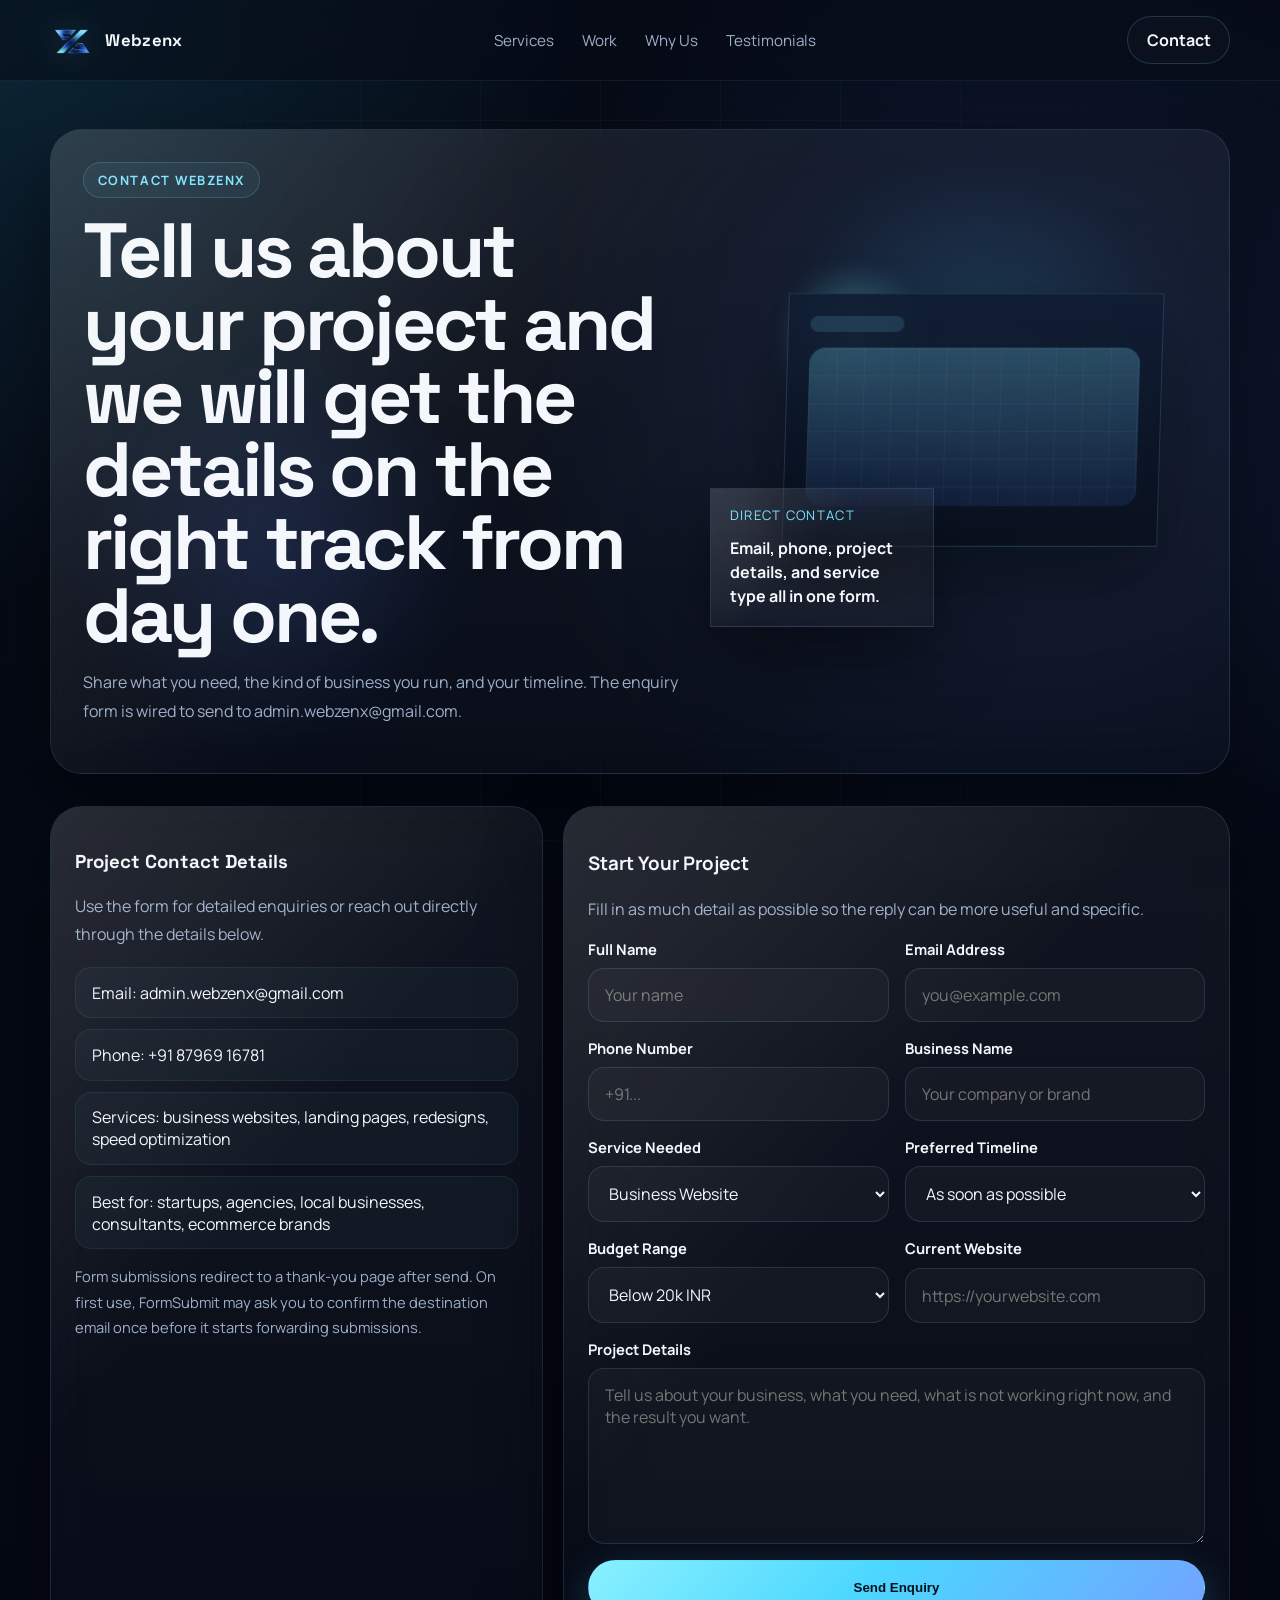
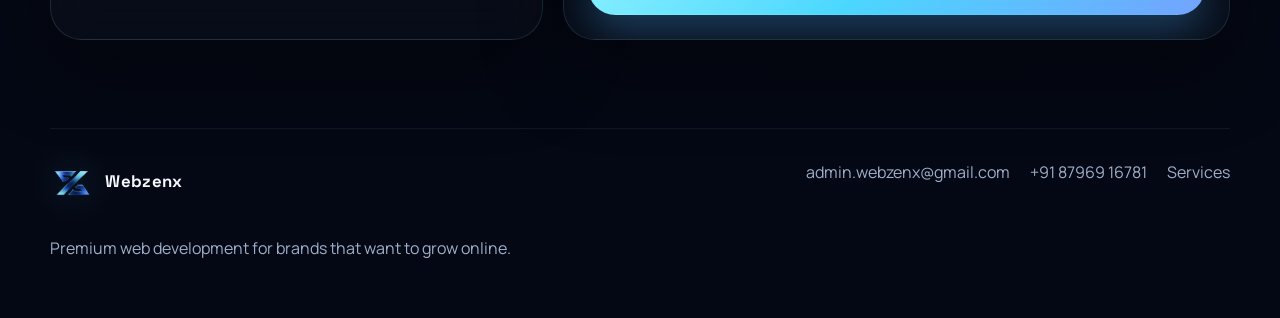
==== contact.html @ 7f014e98 "Add files via upload" ====
<!DOCTYPE html>
<html lang="en">
  <head>
    <meta charset="UTF-8" />
    <meta name="viewport" content="width=device-width, initial-scale=1.0" />
    <meta name="description" content="Contact Webzenx for business websites, landing pages, redesigns, and speed optimization." />
    <title>Contact | Webzenx</title>
    <link rel="preconnect" href="https://fonts.googleapis.com" />
    <link rel="preconnect" href="https://fonts.gstatic.com" crossorigin />
    <link href="https://fonts.googleapis.com/css2?family=Manrope:wght@400;500;600;700;800&family=Space+Grotesk:wght@500;700&display=swap" rel="stylesheet" />
    <link rel="stylesheet" href="styles.css" />
  </head>
  <body>
    <div class="page-shell">
      <div class="bg-grid"></div>
      <div class="bg-orb bg-orb-one"></div>
      <div class="bg-orb bg-orb-two"></div>
      <header class="site-header">
        <div class="container nav">
          <a class="brand" href="/" aria-label="Webzenx home">
            <img src="logo.png" alt="Webzenx logo" class="brand-logo" />
            <span>Webzenx</span>
          </a>
          <nav class="nav-links" aria-label="Primary navigation">
            <a href="/services">Services</a>
            <a href="/work">Work</a>
            <a href="/why-us">Why Us</a>
            <a href="/testimonials">Testimonials</a>
          </nav>
          <a class="button button-small button-ghost" href="/contact">Contact</a>
        </div>
      </header>
      <main>
        <section class="section page-hero">
          <div class="container">
            <div class="page-hero-shell glass-card reveal">
              <div class="page-hero-copy">
                <div class="eyebrow">Contact Webzenx</div>
                <h1>Tell us about your project and we will get the details on the right track from day one.</h1>
                <p>Share what you need, the kind of business you run, and your timeline. The enquiry form is wired to send to admin.webzenx@gmail.com.</p>
              </div>
              <div class="page-hero-art">
                <div class="art-glow"></div>
                <div class="art-card"></div>
                <div class="art-float glass-card">
                  <p>Direct contact</p>
                  <strong>Email, phone, project details, and service type all in one form.</strong>
                </div>
              </div>
            </div>

            <div class="contact-grid">
              <aside class="contact-card glass-card reveal">
                <h3>Project Contact Details</h3>
                <p>Use the form for detailed enquiries or reach out directly through the details below.</p>
                <ul class="contact-list">
                  <li>Email: admin.webzenx@gmail.com</li>
                  <li>Phone: +91 87969 16781</li>
                  <li>Services: business websites, landing pages, redesigns, speed optimization</li>
                  <li>Best for: startups, agencies, local businesses, consultants, ecommerce brands</li>
                </ul>
                <p class="form-note">Form submissions redirect to a thank-you page after send. On first use, FormSubmit may ask you to confirm the destination email once before it starts forwarding submissions.</p>
              </aside>

              <section class="contact-form glass-card reveal">
                <h3>Start Your Project</h3>
                <p>Fill in as much detail as possible so the reply can be more useful and specific.</p>

                <form action="https://formsubmit.co/admin.webzenx@gmail.com" method="POST">
                  <input type="hidden" name="_subject" value="New Webzenx Project Enquiry" />
                  <input id="nextRedirect" type="hidden" name="_next" value="/thanks" />
                  <input id="formUrl" type="hidden" name="_url" value="/contact" />
                  <input type="hidden" name="_captcha" value="false" />

                  <div class="form-row">
                    <div class="field">
                      <label for="name">Full Name</label>
                      <input id="name" name="name" type="text" placeholder="Your name" required />
                    </div>
                    <div class="field">
                      <label for="email">Email Address</label>
                      <input id="email" name="email" type="email" placeholder="you@example.com" required />
                    </div>
                  </div>

                  <div class="form-row">
                    <div class="field">
                      <label for="phone">Phone Number</label>
                      <input id="phone" name="phone" type="tel" placeholder="+91..." />
                    </div>
                    <div class="field">
                      <label for="business">Business Name</label>
                      <input id="business" name="business_name" type="text" placeholder="Your company or brand" />
                    </div>
                  </div>

                  <div class="form-row">
                    <div class="field">
                      <label for="service">Service Needed</label>
                      <select id="service" name="service">
                        <option value="Business Website">Business Website</option>
                        <option value="Landing Page">Landing Page</option>
                        <option value="Website Redesign">Website Redesign</option>
                        <option value="Speed Optimization">Speed Optimization</option>
                        <option value="Multiple Services">Multiple Services</option>
                      </select>
                    </div>
                    <div class="field">
                      <label for="timeline">Preferred Timeline</label>
                      <select id="timeline" name="timeline">
                        <option value="As soon as possible">As soon as possible</option>
                        <option value="1-2 weeks">1-2 weeks</option>
                        <option value="This month">This month</option>
                        <option value="Next month">Next month</option>
                        <option value="Just exploring">Just exploring</option>
                      </select>
                    </div>
                  </div>

                  <div class="form-row">
                    <div class="field">
                      <label for="budget">Budget Range</label>
                      <select id="budget" name="budget">
                        <option value="Below 20k INR">Below 20k INR</option>
                        <option value="20k-50k INR">20k-50k INR</option>
                        <option value="50k-1L INR">50k-1L INR</option>
                        <option value="Above 1L INR">Above 1L INR</option>
                      </select>
                    </div>
                    <div class="field">
                      <label for="website">Current Website</label>
                      <input id="website" name="current_website" type="url" placeholder="https://yourwebsite.com" />
                    </div>
                  </div>

                  <div class="field">
                    <label for="message">Project Details</label>
                    <textarea id="message" name="message" placeholder="Tell us about your business, what you need, what is not working right now, and the result you want." required></textarea>
                  </div>

                  <button class="button button-primary" type="submit">Send Enquiry</button>
                </form>
              </section>
            </div>
          </div>
        </section>
      </main>
      <footer class="site-footer">
        <div class="container footer-layout">
          <div>
            <a class="brand footer-brand" href="/">
              <img src="logo.png" alt="Webzenx logo" class="brand-logo" />
              <span>Webzenx</span>
            </a>
            <p>Premium web development for brands that want to grow online.</p>
          </div>
          <div class="footer-links">
            <a href="mailto:admin.webzenx@gmail.com">admin.webzenx@gmail.com</a>
            <a href="tel:+918796916781">+91 87969 16781</a>
            <a href="/services">Services</a>
          </div>
        </div>
      </footer>
    </div>
    <script src="script.js"></script>
  </body>
</html>
---- styles.css ----
:root {
  --bg: #060b16;
  --surface-border: rgba(143, 220, 255, 0.14);
  --surface-border-strong: rgba(124, 219, 255, 0.4);
  --text: #f4f7fb;
  --muted: #9eafc8;
  --cyan: #7ae3ff;
  --shadow: 0 30px 80px rgba(0, 0, 0, 0.45);
  --radius-xl: 28px;
  --radius-lg: 22px;
  --container: 1180px;
}

* {
  box-sizing: border-box;
}

html {
  scroll-behavior: smooth;
}

body {
  margin: 0;
  font-family: "Manrope", system-ui, sans-serif;
  background:
    radial-gradient(circle at top left, rgba(54, 207, 255, 0.14), transparent 26%),
    radial-gradient(circle at 80% 20%, rgba(75, 125, 255, 0.14), transparent 28%),
    linear-gradient(180deg, #060b16 0%, #040814 100%);
  color: var(--text);
  min-height: 100vh;
  overflow-x: hidden;
}

a {
  color: inherit;
  text-decoration: none;
}

img {
  display: block;
  max-width: 100%;
}

.page-shell {
  position: relative;
  isolation: isolate;
}

.bg-grid,
.bg-orb {
  position: fixed;
  pointer-events: none;
  z-index: -2;
}

.bg-grid {
  inset: 0;
  background-image:
    linear-gradient(rgba(122, 227, 255, 0.045) 1px, transparent 1px),
    linear-gradient(90deg, rgba(122, 227, 255, 0.045) 1px, transparent 1px);
  background-size: 120px 120px;
  mask-image: radial-gradient(circle at center, black 40%, transparent 88%);
}

.bg-orb {
  width: 28rem;
  height: 28rem;
  border-radius: 999px;
  filter: blur(24px);
  opacity: 0.45;
}

.bg-orb-one {
  top: 9rem;
  right: 6%;
  background: radial-gradient(circle, rgba(54, 207, 255, 0.42), transparent 65%);
}

.bg-orb-two {
  bottom: 8rem;
  left: 4%;
  background: radial-gradient(circle, rgba(75, 125, 255, 0.35), transparent 65%);
}

.container {
  width: min(calc(100% - 2rem), var(--container));
  margin: 0 auto;
}

.section {
  padding: 5.5rem 0;
}

.site-header {
  position: sticky;
  top: 0;
  z-index: 20;
  backdrop-filter: blur(18px);
  background: rgba(6, 11, 22, 0.55);
  border-bottom: 1px solid rgba(122, 227, 255, 0.08);
}

.nav {
  min-height: 5rem;
  display: flex;
  align-items: center;
  justify-content: space-between;
  gap: 1rem;
}

.brand {
  display: inline-flex;
  align-items: center;
  gap: 0.85rem;
  font-family: "Space Grotesk", "Manrope", sans-serif;
  font-size: 1.05rem;
  font-weight: 700;
  letter-spacing: 0.02em;
}

.brand-logo {
  width: 2.6rem;
  height: 2.6rem;
  object-fit: contain;
  filter: drop-shadow(0 0 18px rgba(122, 227, 255, 0.22));
}

.nav-links {
  display: inline-flex;
  align-items: center;
  gap: 1.75rem;
  color: var(--muted);
  font-size: 0.95rem;
}

.nav-links a,
.footer-links a {
  transition: color 180ms ease, text-shadow 180ms ease;
}

.nav-links a:hover,
.footer-links a:hover {
  color: var(--text);
  text-shadow: 0 0 18px rgba(122, 227, 255, 0.28);
}

.button {
  display: inline-flex;
  align-items: center;
  justify-content: center;
  min-height: 3.4rem;
  padding: 0.95rem 1.5rem;
  border-radius: 999px;
  font-weight: 700;
  border: 1px solid transparent;
  transition:
    transform 220ms ease,
    box-shadow 220ms ease,
    border-color 220ms ease,
    background-color 220ms ease;
}

.button:hover {
  transform: translateY(-2px);
}

.button-small {
  min-height: 2.85rem;
  padding: 0.75rem 1.15rem;
}

.button-primary {
  color: #04101e;
  background: linear-gradient(135deg, #8af0ff 0%, #4bd7ff 45%, #72a3ff 100%);
  box-shadow: 0 16px 40px rgba(73, 180, 255, 0.3);
}

.button-primary:hover {
  box-shadow: 0 24px 50px rgba(73, 180, 255, 0.38);
}

.button-secondary,
.button-ghost {
  border-color: rgba(122, 227, 255, 0.18);
  background: rgba(255, 255, 255, 0.02);
  color: var(--text);
}

.button-secondary:hover,
.button-ghost:hover {
  border-color: rgba(122, 227, 255, 0.32);
  background: rgba(122, 227, 255, 0.08);
  box-shadow: 0 18px 36px rgba(22, 74, 108, 0.22);
}

.hero {
  padding-top: 4rem;
  min-height: calc(100vh - 5rem);
  display: flex;
  align-items: center;
}

.hero-layout {
  display: grid;
  grid-template-columns: 1.05fr 0.95fr;
  gap: 3rem;
  align-items: center;
}

.eyebrow {
  display: inline-flex;
  padding: 0.5rem 0.9rem;
  border: 1px solid rgba(122, 227, 255, 0.18);
  background: rgba(122, 227, 255, 0.05);
  color: var(--cyan);
  border-radius: 999px;
  font-size: 0.8rem;
  font-weight: 700;
  letter-spacing: 0.12em;
  text-transform: uppercase;
}

.hero h1,
.section-heading h2,
.cta-shell h2 {
  margin: 1.1rem 0 0;
  font-family: "Space Grotesk", "Manrope", sans-serif;
  line-height: 0.95;
  letter-spacing: -0.04em;
}

.hero h1 {
  max-width: 12ch;
  font-size: clamp(3.3rem, 8vw, 6.7rem);
}

.hero-subtitle,
.section-heading p,
.service-card p,
.portfolio-copy p,
.benefit-card p,
.testimonial-card p,
.cta-shell p,
.site-footer p {
  color: var(--muted);
  line-height: 1.75;
}

.hero-subtitle {
  max-width: 42rem;
  margin: 1.4rem 0 0;
  font-size: 1.15rem;
}

.hero-actions {
  display: flex;
  flex-wrap: wrap;
  gap: 1rem;
  margin-top: 2rem;
}

.hero-metrics {
  display: grid;
  grid-template-columns: repeat(3, minmax(0, 1fr));
  gap: 1rem;
  margin-top: 2rem;
}

.glass-card {
  position: relative;
  overflow: hidden;
  background: linear-gradient(180deg, rgba(255, 255, 255, 0.05), rgba(255, 255, 255, 0.02));
  border: 1px solid var(--surface-border);
  box-shadow: var(--shadow);
  backdrop-filter: blur(22px);
}

.glass-card::before {
  content: "";
  position: absolute;
  inset: 0;
  background: linear-gradient(130deg, rgba(255, 255, 255, 0.1), transparent 45%);
  pointer-events: none;
}

.metric-card {
  padding: 1.25rem;
  border-radius: var(--radius-lg);
}

.metric-card strong {
  display: block;
  font-size: 1.35rem;
  font-family: "Space Grotesk", "Manrope", sans-serif;
}

.metric-card span {
  display: block;
  margin-top: 0.45rem;
  color: var(--muted);
  font-size: 0.92rem;
}

.hero-visual {
  perspective: 1200px;
}

.visual-shell {
  position: relative;
  min-height: 35rem;
}

.floating-panel,
.floating-card,
.floating-ring,
.floating-orb {
  position: absolute;
}

.panel-main {
  top: 4rem;
  right: 1rem;
  width: min(100%, 30rem);
  padding: 1rem;
  border-radius: 2rem;
  background: linear-gradient(160deg, rgba(18, 31, 58, 0.95), rgba(7, 14, 28, 0.86));
  border: 1px solid rgba(122, 227, 255, 0.16);
  box-shadow: 0 30px 60px rgba(0, 0, 0, 0.5), inset 0 1px 0 rgba(255, 255, 255, 0.08);
  transform: rotateY(-15deg) rotateX(8deg);
  animation: drift 9s ease-in-out infinite;
}

.panel-header {
  display: flex;
  gap: 0.5rem;
  padding-bottom: 0.9rem;
}

.panel-header span {
  width: 0.75rem;
  height: 0.75rem;
  border-radius: 999px;
  background: linear-gradient(135deg, #7ae3ff, #4b7dff);
  opacity: 0.72;
}

.panel-screen {
  border-radius: 1.5rem;
  padding: 1.25rem;
  background:
    radial-gradient(circle at 20% 0%, rgba(122, 227, 255, 0.14), transparent 30%),
    linear-gradient(180deg, rgba(9, 16, 29, 0.98), rgba(4, 8, 18, 0.92));
  border: 1px solid rgba(122, 227, 255, 0.12);
}

.screen-pill {
  display: inline-flex;
  padding: 0.55rem 0.8rem;
  border-radius: 999px;
  background: rgba(122, 227, 255, 0.08);
  border: 1px solid rgba(122, 227, 255, 0.18);
  color: var(--cyan);
  font-size: 0.88rem;
  font-weight: 700;
}

.screen-chart {
  display: grid;
  grid-template-columns: repeat(4, 1fr);
  align-items: end;
  gap: 0.75rem;
  height: 10rem;
  margin-top: 1.5rem;
}

.screen-chart div {
  border-radius: 1rem 1rem 0.4rem 0.4rem;
  background: linear-gradient(180deg, rgba(122, 227, 255, 0.95), rgba(58, 120, 255, 0.35));
  box-shadow: 0 0 24px rgba(122, 227, 255, 0.18);
}

.screen-chart div:nth-child(1) { height: 46%; }
.screen-chart div:nth-child(2) { height: 62%; }
.screen-chart div:nth-child(3) { height: 78%; }
.screen-chart div:nth-child(4) { height: 100%; }

.screen-lines {
  margin-top: 1.25rem;
}

.screen-lines span {
  display: block;
  height: 0.65rem;
  margin-top: 0.75rem;
  border-radius: 999px;
  background: linear-gradient(90deg, rgba(255, 255, 255, 0.08), rgba(122, 227, 255, 0.16));
}

.screen-lines span:nth-child(1) { width: 78%; }
.screen-lines span:nth-child(2) { width: 58%; }
.screen-lines span:nth-child(3) { width: 65%; }

.floating-card {
  left: 0;
  bottom: 3rem;
  width: 16rem;
  padding: 1.25rem;
  border-radius: 1.5rem;
  animation: drift 7.5s ease-in-out infinite reverse;
}

.floating-card p {
  margin: 0;
  font-size: 0.85rem;
  color: var(--cyan);
  text-transform: uppercase;
  letter-spacing: 0.12em;
}

.floating-card strong {
  display: block;
  margin-top: 0.8rem;
  line-height: 1.4;
  font-size: 1rem;
}

.floating-orb {
  top: 2rem;
  left: 2rem;
  width: 9rem;
  height: 9rem;
  border-radius: 999px;
  background: radial-gradient(circle at 30% 30%, rgba(255, 255, 255, 0.95), rgba(122, 227, 255, 0.4), rgba(75, 125, 255, 0.02) 70%);
  box-shadow: 0 0 60px rgba(122, 227, 255, 0.25);
  animation: pulse-float 8s ease-in-out infinite;
}

.floating-ring {
  right: 2rem;
  bottom: 1rem;
  width: 12rem;
  height: 12rem;
  border-radius: 999px;
  border: 1px solid rgba(122, 227, 255, 0.18);
  box-shadow: inset 0 0 30px rgba(122, 227, 255, 0.06);
  animation: spin-slow 18s linear infinite;
}

.page-hero {
  padding-top: 3rem;
}

.page-hero-shell,
.info-panel,
.detail-card,
.contact-card,
.contact-form,
.quote-card,
.process-card,
.service-detail-card {
  border-radius: 2rem;
}

.page-hero-shell {
  display: grid;
  grid-template-columns: 1.1fr 0.9fr;
  gap: 2rem;
  align-items: center;
  padding: 2rem;
}

.page-hero-copy h1 {
  margin: 1rem 0 0;
  font-family: "Space Grotesk", "Manrope", sans-serif;
  font-size: clamp(2.8rem, 6vw, 5.4rem);
  line-height: 0.95;
  letter-spacing: -0.04em;
}

.page-hero-copy p {
  margin-top: 1rem;
  color: var(--muted);
  line-height: 1.8;
}

.page-hero-actions {
  display: flex;
  flex-wrap: wrap;
  gap: 1rem;
  margin-top: 1.75rem;
}

.page-hero-art {
  min-height: 24rem;
  position: relative;
}

.art-card,
.art-float,
.art-glow {
  position: absolute;
}

.art-card {
  inset: 2rem 2rem auto auto;
  width: min(100%, 24rem);
  min-height: 16rem;
  padding: 1.4rem;
  background: linear-gradient(180deg, rgba(16, 28, 50, 0.94), rgba(8, 15, 28, 0.9));
  border: 1px solid rgba(122, 227, 255, 0.16);
  box-shadow: var(--shadow);
  transform: rotateY(-12deg) rotateX(8deg);
}

.art-card::before,
.art-card::after {
  content: "";
  display: block;
  border-radius: 1rem;
}

.art-card::before {
  height: 1rem;
  width: 6rem;
  background: rgba(122, 227, 255, 0.14);
}

.art-card::after {
  margin-top: 1rem;
  height: 10rem;
  background:
    linear-gradient(180deg, rgba(122, 227, 255, 0.25), rgba(75, 125, 255, 0.12)),
    linear-gradient(90deg, rgba(255, 255, 255, 0.04) 1px, transparent 1px),
    linear-gradient(rgba(255, 255, 255, 0.04) 1px, transparent 1px);
  background-size: auto, 28px 28px, 28px 28px;
}

.art-float {
  left: 0;
  bottom: 1rem;
  width: 14rem;
  padding: 1.1rem 1.2rem;
}

.art-float p,
.art-float strong {
  margin: 0;
}

.art-float p {
  color: var(--cyan);
  font-size: 0.82rem;
  text-transform: uppercase;
  letter-spacing: 0.1em;
}

.art-float strong {
  display: block;
  margin-top: 0.75rem;
  line-height: 1.5;
}

.art-glow {
  top: 0;
  left: 4rem;
  width: 10rem;
  height: 10rem;
  border-radius: 999px;
  background: radial-gradient(circle, rgba(122, 227, 255, 0.55), rgba(122, 227, 255, 0.08) 55%, transparent 70%);
  filter: blur(8px);
}

.stats-grid,
.detail-grid,
.process-grid,
.quote-grid,
.contact-grid {
  display: grid;
  gap: 1.25rem;
}

.stats-grid {
  grid-template-columns: repeat(3, minmax(0, 1fr));
  margin-top: 2rem;
}

.stat-card,
.detail-card,
.quote-card,
.process-card,
.service-detail-card,
.contact-card,
.contact-form {
  padding: 1.5rem;
}

.stat-card strong,
.detail-card h3,
.quote-card strong,
.process-card h3,
.service-detail-card h3,
.contact-card h3 {
  font-family: "Space Grotesk", "Manrope", sans-serif;
}

.stat-card strong {
  display: block;
  font-size: 1.7rem;
}

.stat-card span {
  display: block;
  margin-top: 0.4rem;
  color: var(--muted);
}

.detail-grid,
.process-grid {
  grid-template-columns: repeat(2, minmax(0, 1fr));
  margin-top: 2rem;
}

.detail-card p,
.service-detail-card p,
.quote-card p,
.process-card p,
.contact-card p,
.contact-form p {
  color: var(--muted);
  line-height: 1.75;
}

.detail-list,
.service-list,
.contact-list {
  display: grid;
  gap: 0.7rem;
  margin: 1.2rem 0 0;
  padding: 0;
  list-style: none;
}

.detail-list li,
.service-list li,
.contact-list li {
  color: var(--text);
  background: rgba(122, 227, 255, 0.04);
  border: 1px solid rgba(122, 227, 255, 0.08);
  border-radius: 1rem;
  padding: 0.85rem 1rem;
}

.service-detail-grid {
  display: grid;
  grid-template-columns: repeat(2, minmax(0, 1fr));
  gap: 1.25rem;
  margin-top: 2rem;
}

.quote-grid {
  grid-template-columns: repeat(3, minmax(0, 1fr));
  margin-top: 2rem;
}

.quote-card {
  position: relative;
}

.quote-card::before {
  content: '"';
  position: absolute;
  top: 1rem;
  right: 1.2rem;
  font-family: "Space Grotesk", "Manrope", sans-serif;
  font-size: 4rem;
  line-height: 1;
  color: rgba(122, 227, 255, 0.12);
}

.process-card .step {
  display: inline-flex;
  align-items: center;
  justify-content: center;
  width: 2.2rem;
  height: 2.2rem;
  border-radius: 999px;
  border: 1px solid rgba(122, 227, 255, 0.18);
  color: var(--cyan);
  font-size: 0.85rem;
  font-weight: 800;
}

.contact-grid {
  grid-template-columns: 0.85fr 1.15fr;
  margin-top: 2rem;
}

.contact-form form {
  display: grid;
  gap: 1rem;
}

.form-row {
  display: grid;
  grid-template-columns: repeat(2, minmax(0, 1fr));
  gap: 1rem;
}

.field {
  display: grid;
  gap: 0.55rem;
}

.field label {
  font-size: 0.92rem;
  color: var(--text);
  font-weight: 700;
}

.field input,
.field select,
.field textarea {
  width: 100%;
  border: 1px solid rgba(122, 227, 255, 0.14);
  background: rgba(255, 255, 255, 0.03);
  color: var(--text);
  border-radius: 1rem;
  padding: 0.95rem 1rem;
  font: inherit;
  outline: none;
  transition: border-color 180ms ease, box-shadow 180ms ease, background-color 180ms ease;
}

.field textarea {
  min-height: 11rem;
  resize: vertical;
}

.field input:focus,
.field select:focus,
.field textarea:focus {
  border-color: rgba(122, 227, 255, 0.42);
  box-shadow: 0 0 0 4px rgba(122, 227, 255, 0.08);
  background: rgba(255, 255, 255, 0.05);
}

.form-note {
  color: var(--muted);
  font-size: 0.92rem;
  line-height: 1.7;
}

.section-heading {
  max-width: 44rem;
}

.section-heading h2 {
  font-size: clamp(2.2rem, 5vw, 4.1rem);
}

.section-heading p {
  margin-top: 1rem;
}

.service-grid,
.portfolio-grid,
.benefit-grid,
.testimonial-grid {
  display: grid;
  gap: 1.25rem;
  margin-top: 2.5rem;
}

.service-grid {
  grid-template-columns: repeat(4, minmax(0, 1fr));
}

.service-card,
.benefit-card,
.testimonial-card {
  border-radius: var(--radius-xl);
  padding: 1.5rem;
  transition: transform 220ms ease, border-color 220ms ease, box-shadow 220ms ease;
}

.service-card:hover,
.benefit-card:hover,
.testimonial-card:hover,
.portfolio-card:hover {
  transform: translateY(-6px);
  border-color: var(--surface-border-strong);
  box-shadow: 0 26px 60px rgba(0, 0, 0, 0.4), 0 0 40px rgba(58, 207, 255, 0.08);
}

.service-icon {
  width: 3rem;
  height: 3rem;
  border-radius: 999px;
  display: grid;
  place-items: center;
  color: var(--cyan);
  background: rgba(122, 227, 255, 0.07);
  border: 1px solid rgba(122, 227, 255, 0.16);
  font-size: 0.82rem;
  font-weight: 800;
  letter-spacing: 0.14em;
}

.service-card h3,
.portfolio-copy h3,
.benefit-card h3,
.testimonial-card strong {
  margin: 1rem 0 0;
  font-family: "Space Grotesk", "Manrope", sans-serif;
  font-size: 1.28rem;
}

.portfolio-section {
  position: relative;
}

.portfolio-grid {
  grid-template-columns: repeat(2, minmax(0, 1fr));
}

.portfolio-card {
  border-radius: 2rem;
  padding: 1rem;
  background: linear-gradient(180deg, rgba(15, 26, 49, 0.82), rgba(8, 14, 27, 0.94));
  border: 1px solid rgba(122, 227, 255, 0.12);
  box-shadow: var(--shadow);
  transition: transform 220ms ease, box-shadow 220ms ease, border-color 220ms ease;
}

.portfolio-card-link {
  display: block;
}

.portfolio-screen {
  min-height: 17.5rem;
  border-radius: 1.45rem;
  position: relative;
  overflow: hidden;
  isolation: isolate;
  transform: perspective(1200px) rotateX(6deg) rotateY(-9deg);
  transition: transform 220ms ease, box-shadow 220ms ease;
  background:
    linear-gradient(120deg, rgba(122, 227, 255, 0.12), rgba(75, 125, 255, 0.08)),
    linear-gradient(180deg, #0d1730, #07111f);
}

.portfolio-card:hover .portfolio-screen {
  transform: perspective(1200px) rotateX(2deg) rotateY(-3deg) scale(1.02);
  box-shadow: 0 18px 50px rgba(58, 207, 255, 0.2);
}

.portfolio-screen::before,
.portfolio-screen::after {
  content: "";
  position: absolute;
  inset: 0;
  z-index: 2;
}

.portfolio-screen::before {
  background: linear-gradient(rgba(255, 255, 255, 0.05), transparent), linear-gradient(120deg, rgba(122, 227, 255, 0.18), transparent 40%);
}

.portfolio-screen::after {
  display: none;
}

.portfolio-screen-one {
  background: linear-gradient(160deg, rgba(94, 149, 255, 0.42), transparent 40%), radial-gradient(circle at top right, rgba(122, 227, 255, 0.32), transparent 30%), linear-gradient(180deg, #0d1932, #060d1f);
}

.portfolio-screen-two {
  background: linear-gradient(130deg, rgba(255, 255, 255, 0.08), transparent 36%), radial-gradient(circle at top, rgba(122, 227, 255, 0.2), transparent 30%), linear-gradient(180deg, #101b2e, #08101b);
}

.portfolio-screen-three {
  background: linear-gradient(150deg, rgba(122, 227, 255, 0.22), transparent 30%), radial-gradient(circle at bottom right, rgba(75, 125, 255, 0.32), transparent 36%), linear-gradient(180deg, #0b1528, #060c17);
}

.portfolio-screen-four {
  background: linear-gradient(140deg, rgba(75, 125, 255, 0.28), transparent 35%), radial-gradient(circle at top left, rgba(122, 227, 255, 0.2), transparent 30%), linear-gradient(180deg, #0f172a, #060b14);
}

.portfolio-tag {
  position: absolute;
  top: 1rem;
  left: 1rem;
  padding: 0.55rem 0.8rem;
  border-radius: 999px;
  background: rgba(7, 16, 30, 0.72);
  border: 1px solid rgba(122, 227, 255, 0.18);
  color: var(--cyan);
  font-size: 0.78rem;
  font-weight: 700;
  letter-spacing: 0.08em;
  text-transform: uppercase;
  z-index: 3;
}

.portfolio-copy {
  padding: 1.15rem 0.3rem 0.2rem;
}

.portfolio-shot {
  position: absolute;
  inset: 0;
  width: 100%;
  height: 100%;
  object-fit: cover;
  object-position: top center;
  z-index: 1;
  opacity: 0;
  transition: transform 240ms ease, filter 240ms ease, opacity 220ms ease;
}

.portfolio-shot.is-loaded {
  opacity: 1;
}

.portfolio-shot-contain {
  object-fit: contain;
  object-position: center center;
  background: linear-gradient(180deg, #edf3f7, #dce8ef);
  padding: 0.35rem;
}

.portfolio-card:hover .portfolio-shot {
  transform: scale(1.04);
  filter: saturate(1.04) contrast(1.02);
}

.benefit-grid {
  grid-template-columns: repeat(4, minmax(0, 1fr));
}

.benefit-icon {
  width: 3.4rem;
  height: 3.4rem;
  display: grid;
  place-items: center;
  border-radius: 1rem;
  background: linear-gradient(135deg, rgba(122, 227, 255, 0.16), rgba(75, 125, 255, 0.18));
  border: 1px solid rgba(122, 227, 255, 0.12);
  color: var(--text);
  font-size: 1.2rem;
}

.testimonial-grid {
  grid-template-columns: repeat(3, minmax(0, 1fr));
}

.testimonial-card span {
  display: block;
  margin-top: 0.35rem;
  color: var(--muted);
  font-size: 0.92rem;
}

.cta-section {
  padding-bottom: 6.5rem;
}

.cta-shell {
  display: grid;
  grid-template-columns: 1.15fr auto;
  gap: 2rem;
  align-items: center;
  padding: 2rem;
  border-radius: 2rem;
  border-color: rgba(122, 227, 255, 0.2);
}

.cta-actions {
  display: flex;
  flex-wrap: wrap;
  gap: 1rem;
  justify-content: flex-end;
}

.site-footer {
  padding: 0 0 2.5rem;
}

.footer-layout {
  display: flex;
  justify-content: space-between;
  gap: 2rem;
  padding-top: 2rem;
  border-top: 1px solid rgba(122, 227, 255, 0.08);
}

.footer-brand {
  margin-bottom: 1rem;
}

.footer-links {
  display: flex;
  flex-wrap: wrap;
  gap: 1.25rem;
  color: var(--muted);
}

.reveal {
  opacity: 0;
  transform: translateY(30px);
  transition: opacity 700ms ease, transform 700ms ease;
}

.reveal.is-visible {
  opacity: 1;
  transform: translateY(0);
}

@keyframes drift {
  0%, 100% {
    transform: translate3d(0, 0, 0) rotateY(-15deg) rotateX(8deg);
  }

  50% {
    transform: translate3d(0, -16px, 0) rotateY(-9deg) rotateX(10deg);
  }
}

@keyframes pulse-float {
  0%, 100% {
    transform: translateY(0) scale(1);
  }

  50% {
    transform: translateY(-14px) scale(1.04);
  }
}

@keyframes spin-slow {
  from {
    transform: rotate(0deg);
  }

  to {
    transform: rotate(360deg);
  }
}

@media (max-width: 1080px) {
  .hero-layout,
  .cta-shell,
  .service-grid,
  .benefit-grid,
  .testimonial-grid {
    grid-template-columns: 1fr 1fr;
  }

  .hero-layout,
  .cta-shell {
    grid-template-columns: 1fr;
  }

  .portfolio-grid {
    grid-template-columns: 1fr;
  }

  .page-hero-shell,
  .contact-grid,
  .service-detail-grid,
  .quote-grid,
  .stats-grid,
  .detail-grid,
  .process-grid {
    grid-template-columns: 1fr;
  }

  .hero h1 {
    max-width: 14ch;
  }

  .cta-actions {
    justify-content: flex-start;
  }
}

@media (max-width: 760px) {
  .section {
    padding: 4.25rem 0;
  }

  .site-header {
    position: static;
  }

  .nav {
    flex-wrap: wrap;
    padding: 1rem 0;
  }

  .nav-links {
    order: 3;
    width: 100%;
    justify-content: space-between;
    gap: 0.9rem;
    font-size: 0.88rem;
  }

  .hero {
    min-height: auto;
    padding-top: 2rem;
  }

  .hero-subtitle {
    font-size: 1.02rem;
  }

  .hero-actions,
  .cta-actions {
    flex-direction: column;
  }

  .hero-actions .button,
  .cta-actions .button {
    width: 100%;
  }

  .hero-metrics,
  .service-grid,
  .benefit-grid,
  .testimonial-grid {
    grid-template-columns: 1fr;
  }

  .form-row {
    grid-template-columns: 1fr;
  }

  .visual-shell {
    min-height: 28rem;
  }

  .panel-main {
    right: 0;
    width: 100%;
  }

  .floating-card {
    left: auto;
    right: 0;
    bottom: 0;
    width: min(100%, 14rem);
  }

  .floating-ring {
    width: 9rem;
    height: 9rem;
  }

  .footer-layout {
    flex-direction: column;
  }
}

@media (prefers-reduced-motion: reduce) {
  html {
    scroll-behavior: auto;
  }

  *,
  *::before,
  *::after {
    animation: none !important;
    transition: none !important;
  }

  .reveal {
    opacity: 1;
    transform: none;
  }
}
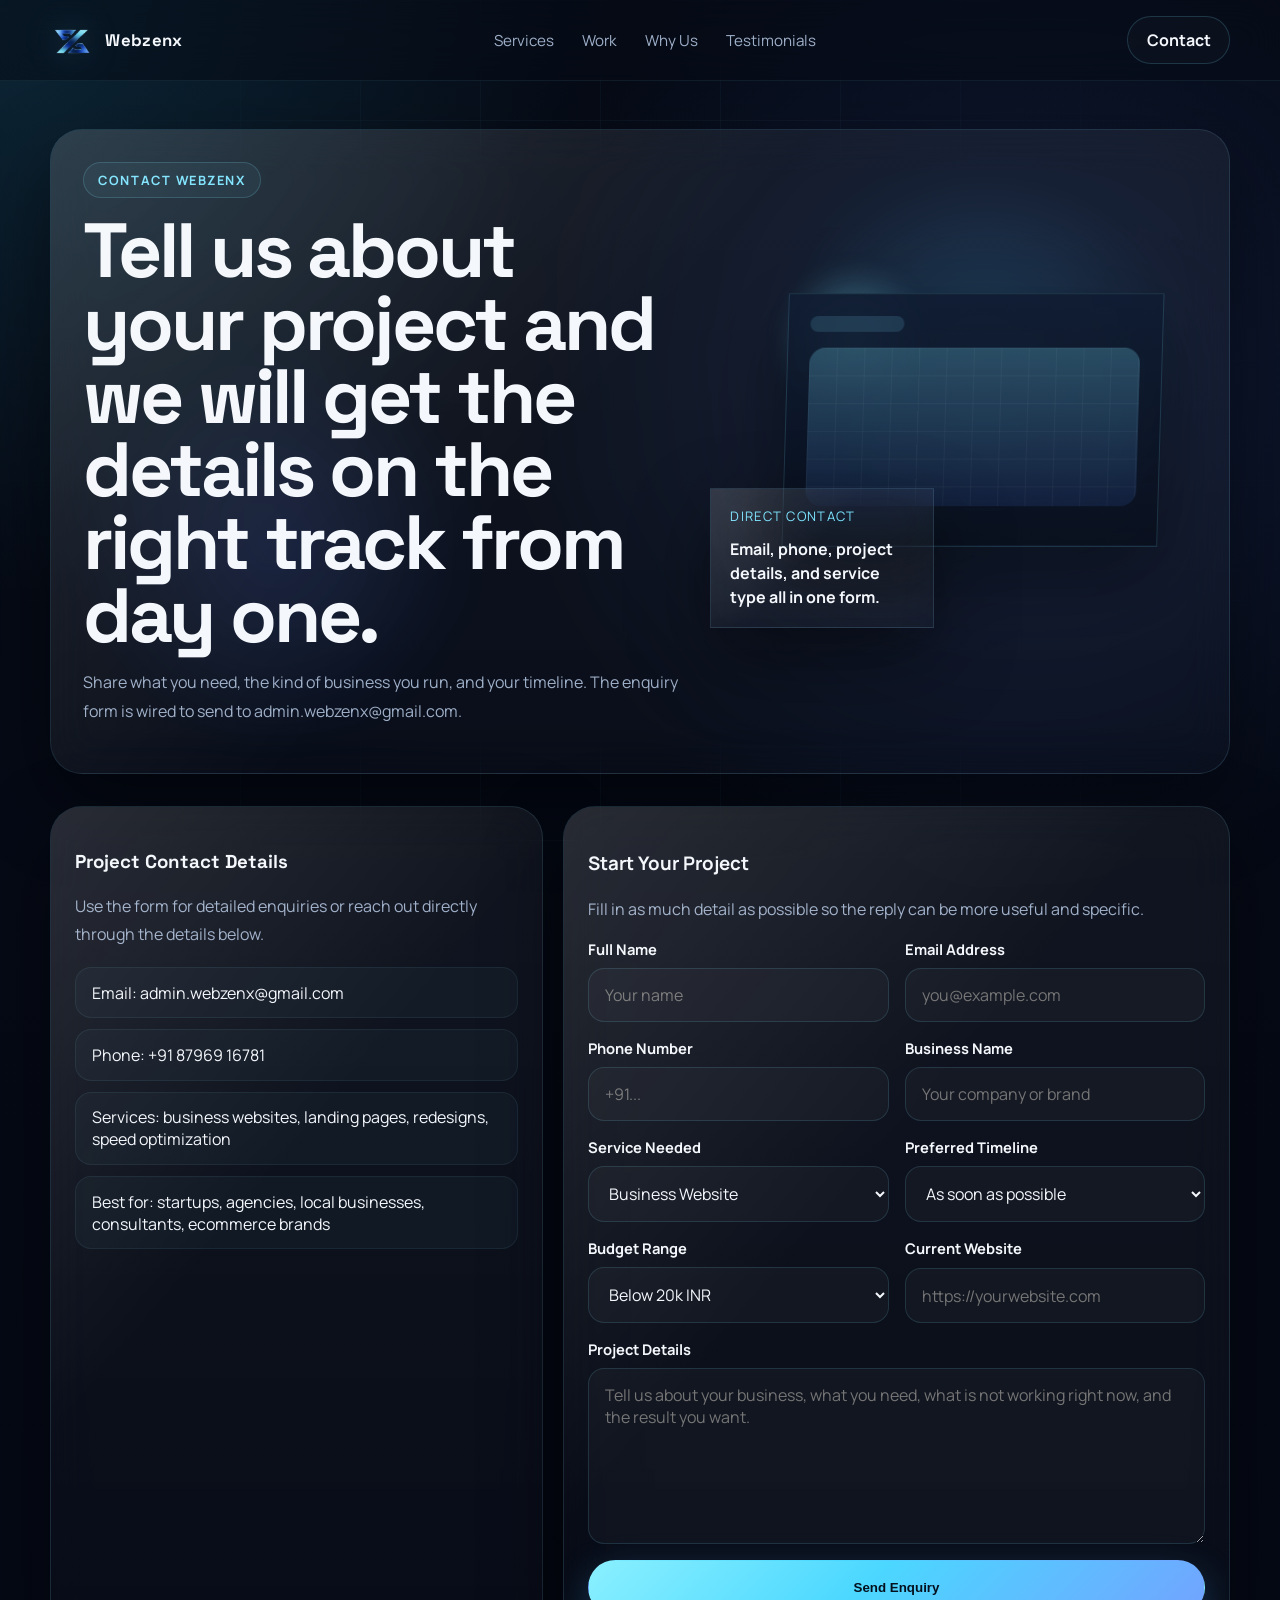
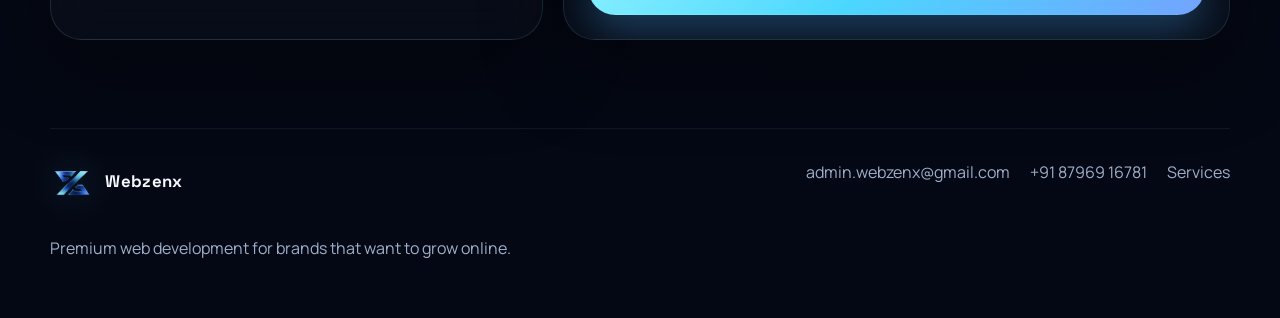
==== commit 0fe0b490: "Update contact.html" ====
--- a/contact.html
+++ b/contact.html
@@ -59,7 +59,7 @@
                   <li>Services: business websites, landing pages, redesigns, speed optimization</li>
                   <li>Best for: startups, agencies, local businesses, consultants, ecommerce brands</li>
                 </ul>
-                <p class="form-note">Form submissions redirect to a thank-you page after send. On first use, FormSubmit may ask you to confirm the destination email once before it starts forwarding submissions.</p>
+
               </aside>
 
               <section class="contact-form glass-card reveal">
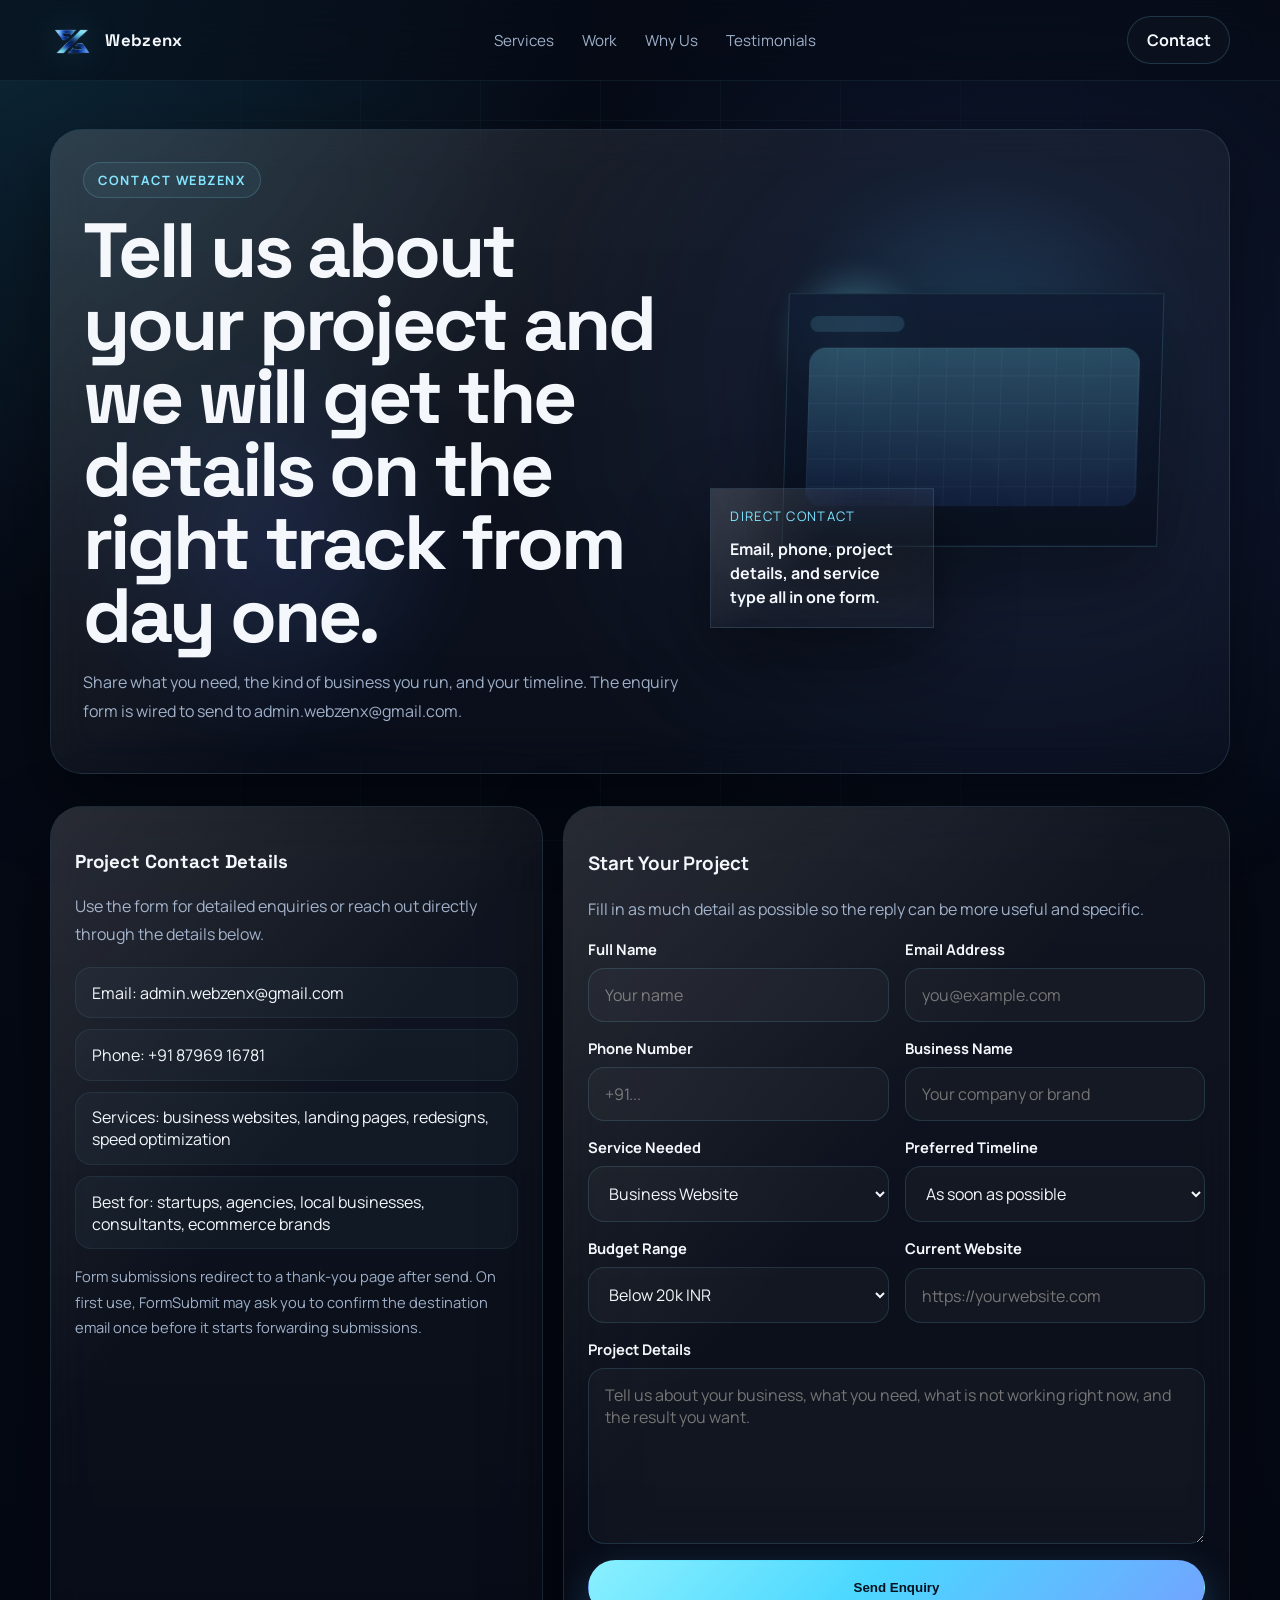
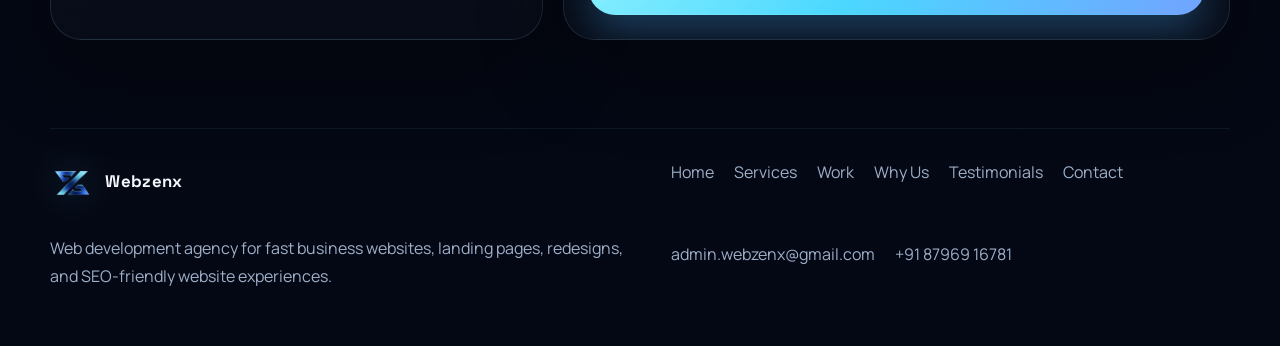
==== commit cd68e078: "Add files via upload" ====
--- a/contact.html
+++ b/contact.html
@@ -1,14 +1,73 @@
 <!DOCTYPE html>
-<html lang="en">
+<html lang="en-IN">
   <head>
     <meta charset="UTF-8" />
     <meta name="viewport" content="width=device-width, initial-scale=1.0" />
-    <meta name="description" content="Contact Webzenx for business websites, landing pages, redesigns, and speed optimization." />
-    <title>Contact | Webzenx</title>
+    <meta name="robots" content="index, follow, max-snippet:-1, max-image-preview:large, max-video-preview:-1" />
+    <meta name="author" content="Webzenx" />
+    <meta name="theme-color" content="#060b16" />
+    <meta name="description" content="Contact Webzenx for business websites, landing pages, redesigns, and website speed optimization projects." />
+    <title>Contact Webzenx | Website Design and Development Enquiries</title>
+    <link rel="canonical" href="https://webzenx.vercel.app/contact" />
+    <link rel="alternate" href="https://webzenx.vercel.app/contact" hreflang="en-IN" />
+    <link rel="icon" href="/logo.png" type="image/png" />
+    <meta property="og:locale" content="en_IN" />
+    <meta property="og:type" content="website" />
+    <meta property="og:site_name" content="Webzenx" />
+    <meta property="og:title" content="Contact Webzenx | Website Design and Development Enquiries" />
+    <meta property="og:description" content="Get in touch with Webzenx for business websites, landing pages, redesigns, and website performance improvements." />
+    <meta property="og:url" content="https://webzenx.vercel.app/contact" />
+    <meta property="og:image" content="https://webzenx.vercel.app/logo.png" />
+    <meta property="og:image:alt" content="Webzenx logo" />
+    <meta name="twitter:card" content="summary_large_image" />
+    <meta name="twitter:title" content="Contact Webzenx | Website Design and Development Enquiries" />
+    <meta name="twitter:description" content="Get in touch with Webzenx for business websites, landing pages, redesigns, and website performance improvements." />
+    <meta name="twitter:image" content="https://webzenx.vercel.app/logo.png" />
     <link rel="preconnect" href="https://fonts.googleapis.com" />
     <link rel="preconnect" href="https://fonts.gstatic.com" crossorigin />
     <link href="https://fonts.googleapis.com/css2?family=Manrope:wght@400;500;600;700;800&family=Space+Grotesk:wght@500;700&display=swap" rel="stylesheet" />
     <link rel="stylesheet" href="styles.css" />
+    <script type="application/ld+json">
+      {
+        "@context": "https://schema.org",
+        "@graph": [
+          {
+            "@type": "ContactPage",
+            "@id": "https://webzenx.vercel.app/contact#webpage",
+            "url": "https://webzenx.vercel.app/contact",
+            "name": "Contact Webzenx | Website Design and Development Enquiries",
+            "description": "Contact Webzenx for business websites, landing pages, redesigns, and website speed optimization.",
+            "inLanguage": "en-IN"
+          },
+          {
+            "@type": "BreadcrumbList",
+            "@id": "https://webzenx.vercel.app/contact#breadcrumbs",
+            "itemListElement": [
+              {
+                "@type": "ListItem",
+                "position": 1,
+                "name": "Home",
+                "item": "https://webzenx.vercel.app/"
+              },
+              {
+                "@type": "ListItem",
+                "position": 2,
+                "name": "Contact",
+                "item": "https://webzenx.vercel.app/contact"
+              }
+            ]
+          },
+          {
+            "@type": "Organization",
+            "@id": "https://webzenx.vercel.app/#organization",
+            "name": "Webzenx",
+            "url": "https://webzenx.vercel.app/",
+            "email": "admin.webzenx@gmail.com",
+            "telephone": "+918796916781"
+          }
+        ]
+      }
+    </script>
   </head>
   <body>
     <div class="page-shell">
@@ -59,7 +118,7 @@
                   <li>Services: business websites, landing pages, redesigns, speed optimization</li>
                   <li>Best for: startups, agencies, local businesses, consultants, ecommerce brands</li>
                 </ul>
-
+                <p class="form-note">Form submissions redirect to a thank-you page after send. On first use, FormSubmit may ask you to confirm the destination email once before it starts forwarding submissions.</p>
               </aside>
 
               <section class="contact-form glass-card reveal">
@@ -152,12 +211,17 @@
               <img src="logo.png" alt="Webzenx logo" class="brand-logo" />
               <span>Webzenx</span>
             </a>
-            <p>Premium web development for brands that want to grow online.</p>
+            <p>Web development agency for fast business websites, landing pages, redesigns, and SEO-friendly website experiences.</p>
           </div>
           <div class="footer-links">
+            <a href="/">Home</a>
+            <a href="/services">Services</a>
+            <a href="/work">Work</a>
+            <a href="/why-us">Why Us</a>
+            <a href="/testimonials">Testimonials</a>
+            <a href="/contact">Contact</a>
             <a href="mailto:admin.webzenx@gmail.com">admin.webzenx@gmail.com</a>
             <a href="tel:+918796916781">+91 87969 16781</a>
-            <a href="/services">Services</a>
           </div>
         </div>
       </footer>
--- a/styles.css
+++ b/styles.css
@@ -762,6 +762,19 @@
   margin-top: 1rem;
 }
 
+.section-link-row {
+  margin: 1.4rem 0 0;
+}
+
+.section-link-row a {
+  color: var(--cyan);
+  font-weight: 700;
+}
+
+.section-link-row a:hover {
+  text-shadow: 0 0 18px rgba(122, 227, 255, 0.28);
+}
+
 .service-grid,
 .portfolio-grid,
 .benefit-grid,
@@ -961,6 +974,30 @@
   font-size: 0.92rem;
 }
 
+.faq-grid {
+  display: grid;
+  grid-template-columns: repeat(2, minmax(0, 1fr));
+  gap: 1.25rem;
+  margin-top: 2.5rem;
+}
+
+.faq-card {
+  padding: 1.5rem;
+  border-radius: var(--radius-xl);
+}
+
+.faq-card h3 {
+  margin: 0;
+  font-family: "Space Grotesk", "Manrope", sans-serif;
+  font-size: 1.2rem;
+}
+
+.faq-card p {
+  margin: 0.9rem 0 0;
+  color: var(--muted);
+  line-height: 1.75;
+}
+
 .cta-section {
   padding-bottom: 6.5rem;
 }
@@ -1070,7 +1107,8 @@
   .quote-grid,
   .stats-grid,
   .detail-grid,
-  .process-grid {
+  .process-grid,
+  .faq-grid {
     grid-template-columns: 1fr;
   }
 
